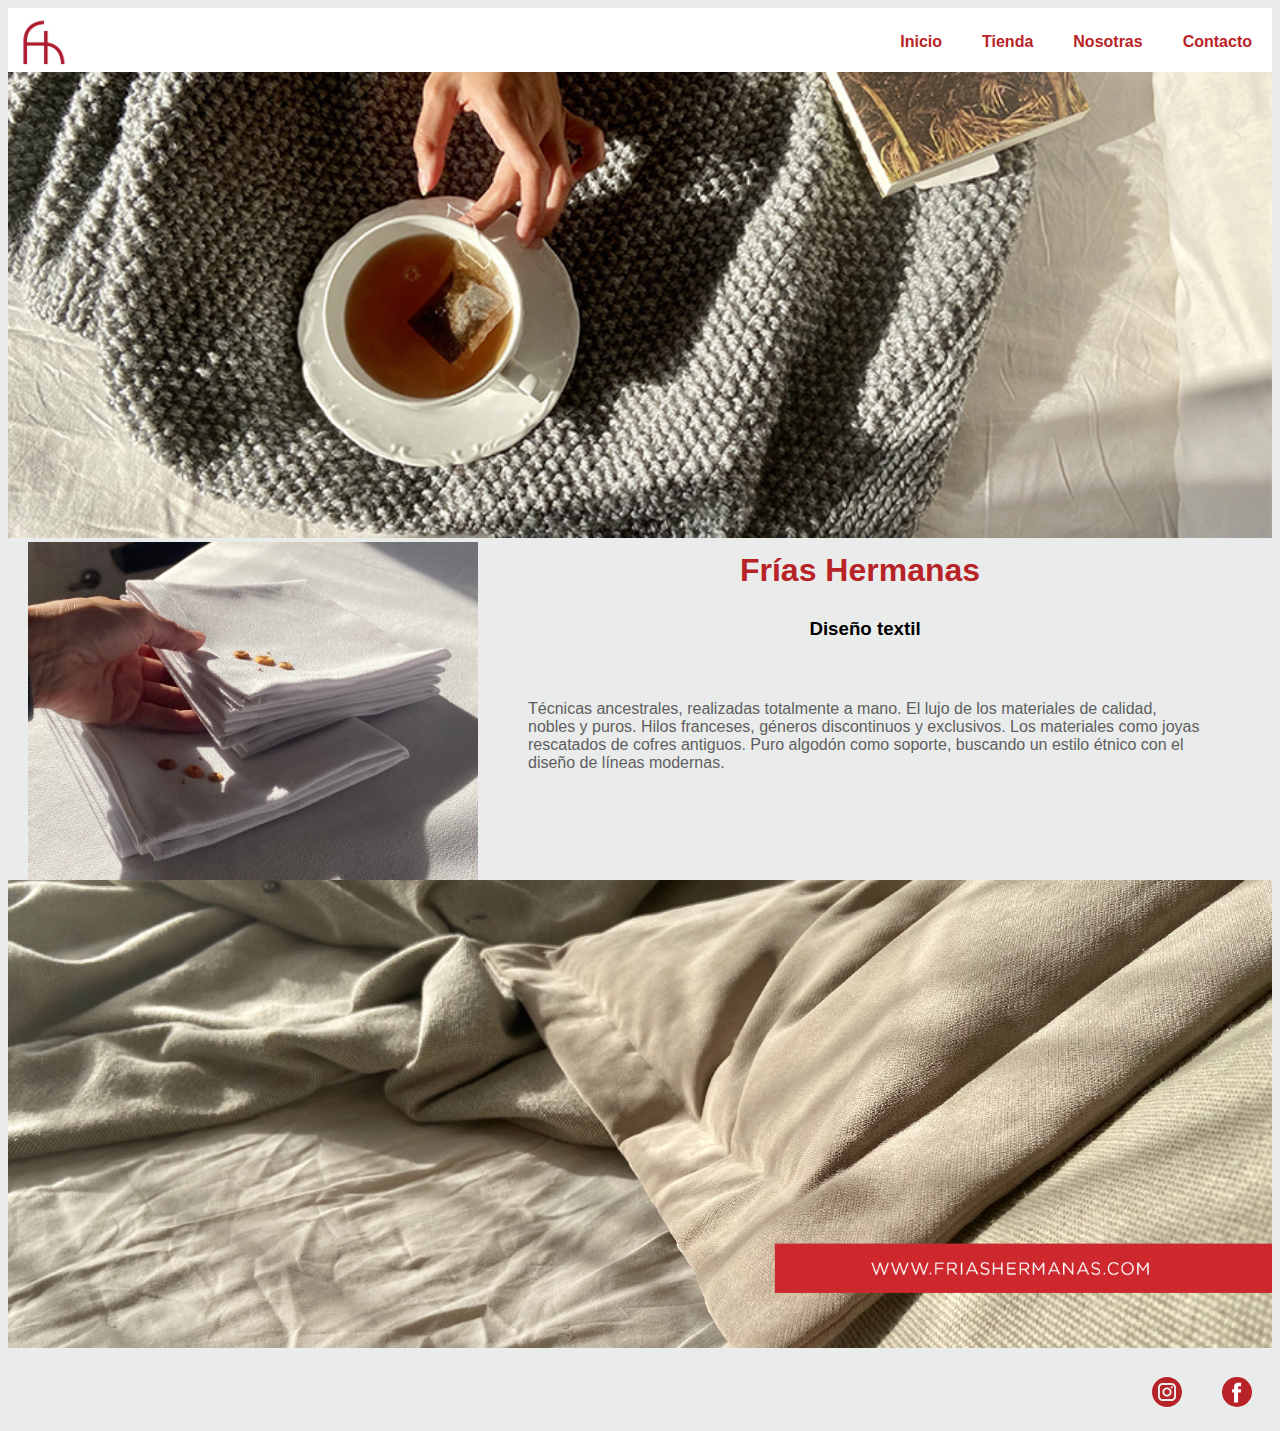
==== index.html @ 0f91aa95 "Primer commit" ====
<!DOCTYPE html>
<html lang="en">
  <head>
    <meta charset="UTF-8" />
    <meta name="viewport" content="width=device-width, initial-scale=1.0" />
    <meta http-equiv="X-UA-Compatible" content="ie=edge" />
    <link rel="stylesheet" type="text/css" href="css/estilos.css" />
    <style>
    .icon{width: 30px; height: 30px;}
    </style>
    <title>Inicio</title>
  </head>
  <body>
    <div id="nav">
      <img src="img/logo.jpg" id="logo" alt="logo-fh" />
      <ul>
        <li><a href="index.html">Inicio</a></li>
        <li><a href="https://friashermanas.mitiendanube.com/">Tienda</a></li>
        <li><a href="nosotras.html">Nosotras</a></li>
        <li><a href="contacto.html">Contacto</a></li>
      </ul>
    </div>
    <img src="img/1img.jpg" id="img1" />
    <div class="principal">
      <img src="img/img4.jpg" id="img2" />
      <h1>Frías Hermanas</h1>
      <h3>Diseño textil</h3>

      <p id="parrafo1">
        Técnicas ancestrales, realizadas totalmente a mano. El lujo de los
        materiales de calidad, nobles y puros. Hilos franceses, géneros
        discontinuos y exclusivos. Los materiales como joyas rescatados de
        cofres antiguos. Puro algodón como soporte, buscando un estilo étnico
        con el diseño de líneas modernas.
      </p>
    </div>
    <img src="img/portadaFh_fb.jpg" id="img1" />
    <div id="footer">
      <ul class="footer">
          <li><img src="img/instagram.svg" class="icon"></li>
          <li><img src="img/facebook.svg" class="icon"></li>
      </ul>
    </div>
  </body>
</html>
---- css/estilos.css ----
body {
  font-family: "Montserrat", sans-serif;
  background-color: #eaecec;
}
ul {
  list-style-type: none;
  margin: 0;
  padding: 0;
  display: inline-flex;
  float: right;
  font-weight: bold;
}
li {
  display: inline;
  padding: 25px 20px 20px 20px;
  align-items: center;
}
a {
  display: inline-block;
  text-decoration: none;
  color: #b82327;
}
a:visited {
  color: #b82327;
}
a:hover {
  color: #5e5e5e;
}
#nav {
  background-color: #ffffff;
}
#logo {
  width: 50px;
  height: 50px;
  display: inline-flex;
  padding: 10px 10px 0px 10px;
}
#footer{
    background-color: #ffffff;
}
.footer{
    float: center;
}
.principal {
  text-align: center;
  padding: 0px 20px 0px 20px;
}
h1{
    text-align: center;
    padding: 10px;
    margin: 0;
    color: #b82327;
}
#img1{
    width: 1264px;
    
}
#img2 {
    width: 450px;
    align-content: flex-start;
    float: left;
}
p{
    color: #5e5e5e;
    text-align: left;

}
#parrafo1{
padding: 0px 50px 0px 500px;
margin-top: 60px;
}
#parrafo2 {
padding: 10px 20px 10px 500px;
}
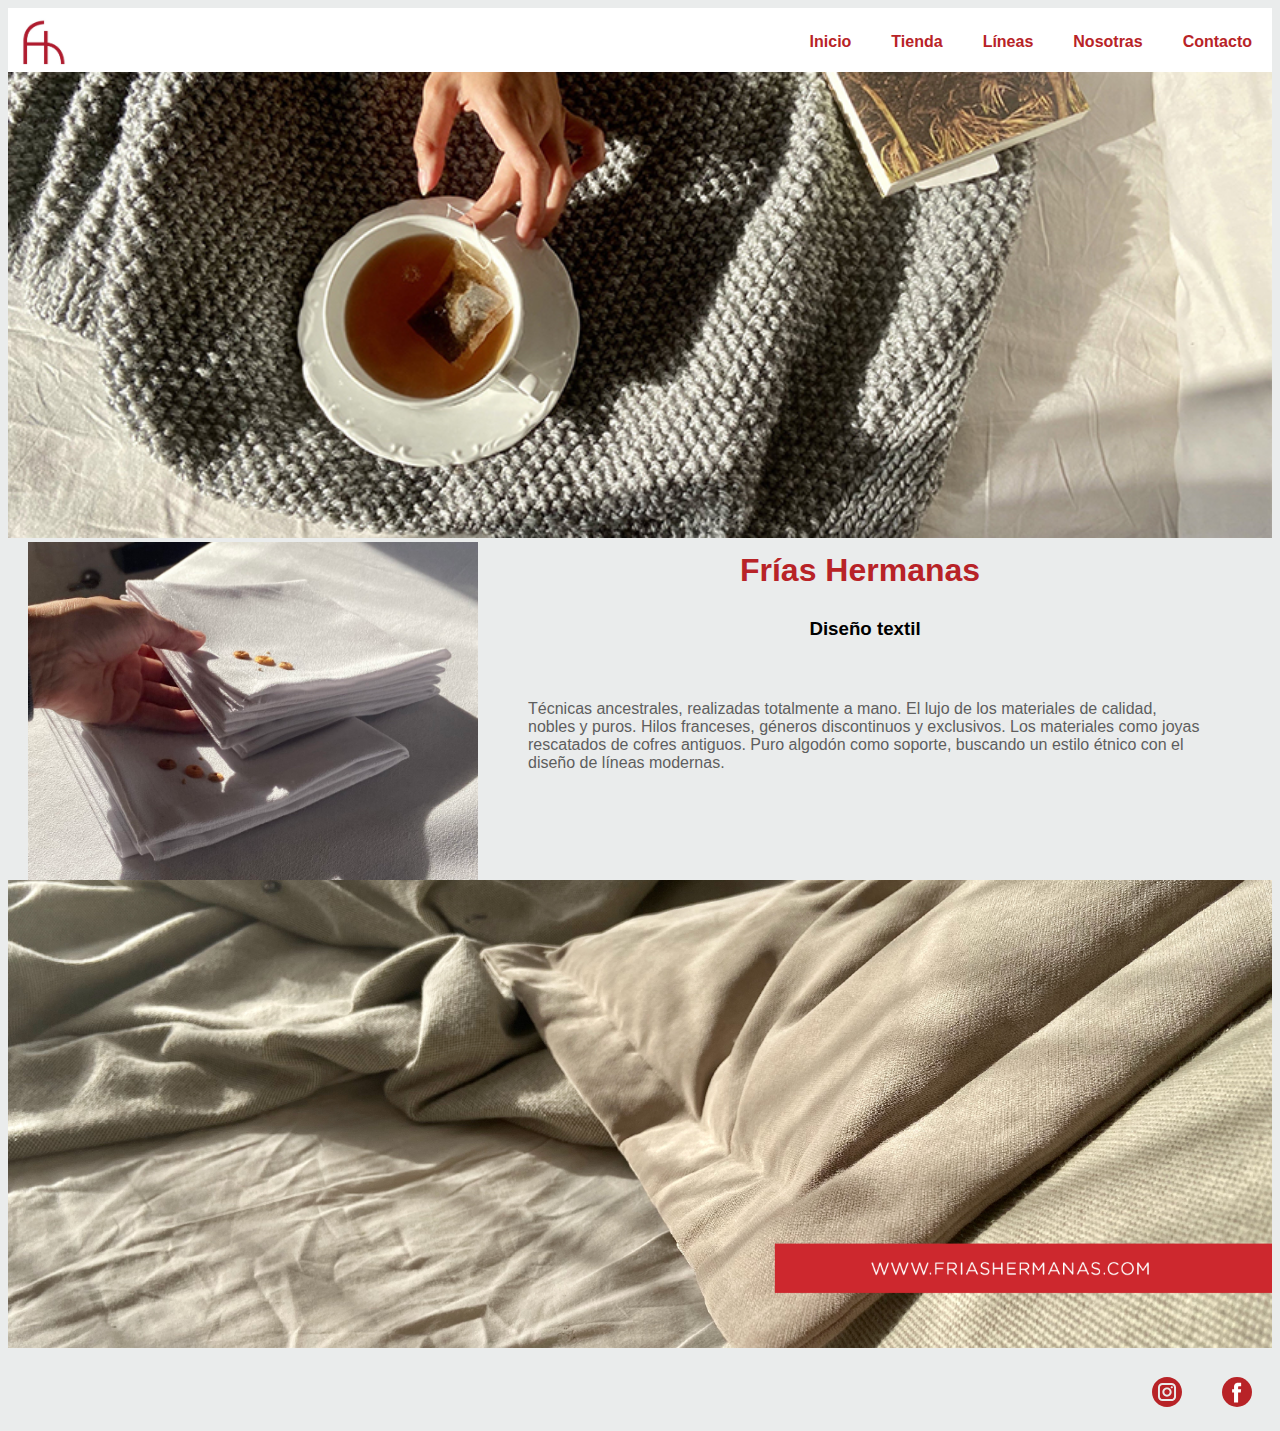
==== commit 645b44c0: "segundo commit" ====
--- a/index.html
+++ b/index.html
@@ -16,6 +16,7 @@
       <ul>
         <li><a href="index.html">Inicio</a></li>
         <li><a href="https://friashermanas.mitiendanube.com/">Tienda</a></li>
+        <li><a href="lineas.html">Líneas</a></li>
         <li><a href="nosotras.html">Nosotras</a></li>
         <li><a href="contacto.html">Contacto</a></li>
       </ul>
--- a/css/estilos.css
+++ b/css/estilos.css
@@ -71,4 +71,61 @@
 }
 #parrafo2 {
 padding: 10px 20px 10px 500px;
+}
+.tabla{
+  text-align: center;
+}
+th, td {
+  padding: 15px;
+  color: #5e5e5e;
+  border-bottom: 1px solid #ddd;
+}
+table {
+  border-spacing: 5px;
+  margin-left: 150px;
+}
+#t01 th {
+  background-color: #b82327 ;
+  color: white;
+}
+
+.contacto{
+ padding: 50px 50px 50px 100px;
+ width: 710px;
+margin-left: 400px;
+}
+.form-group{
+  padding: 10px;
+}
+.contactanos{
+  margin: 0;
+  text-align: left;
+  padding-bottom: 10px;
+}
+input[type=text] {
+  width: 80%;
+  padding: 12px 20px;
+  margin: 8px 0;
+  box-sizing: border-box;
+}
+textarea {
+  width: 80%;
+  padding: 12px 20px;
+  margin: 8px 0;
+  box-sizing: border-box;
+}
+button {
+  background-color:  #b82327;
+  color: white;
+  padding: 12px 20px;
+  border: none;
+  border-radius: 4px;
+  float: right;
+  margin-right: 147px;
+}
+button:hover {
+  background-color: #5e5e5e;;
+}
+small{
+  font-style: italic;
 }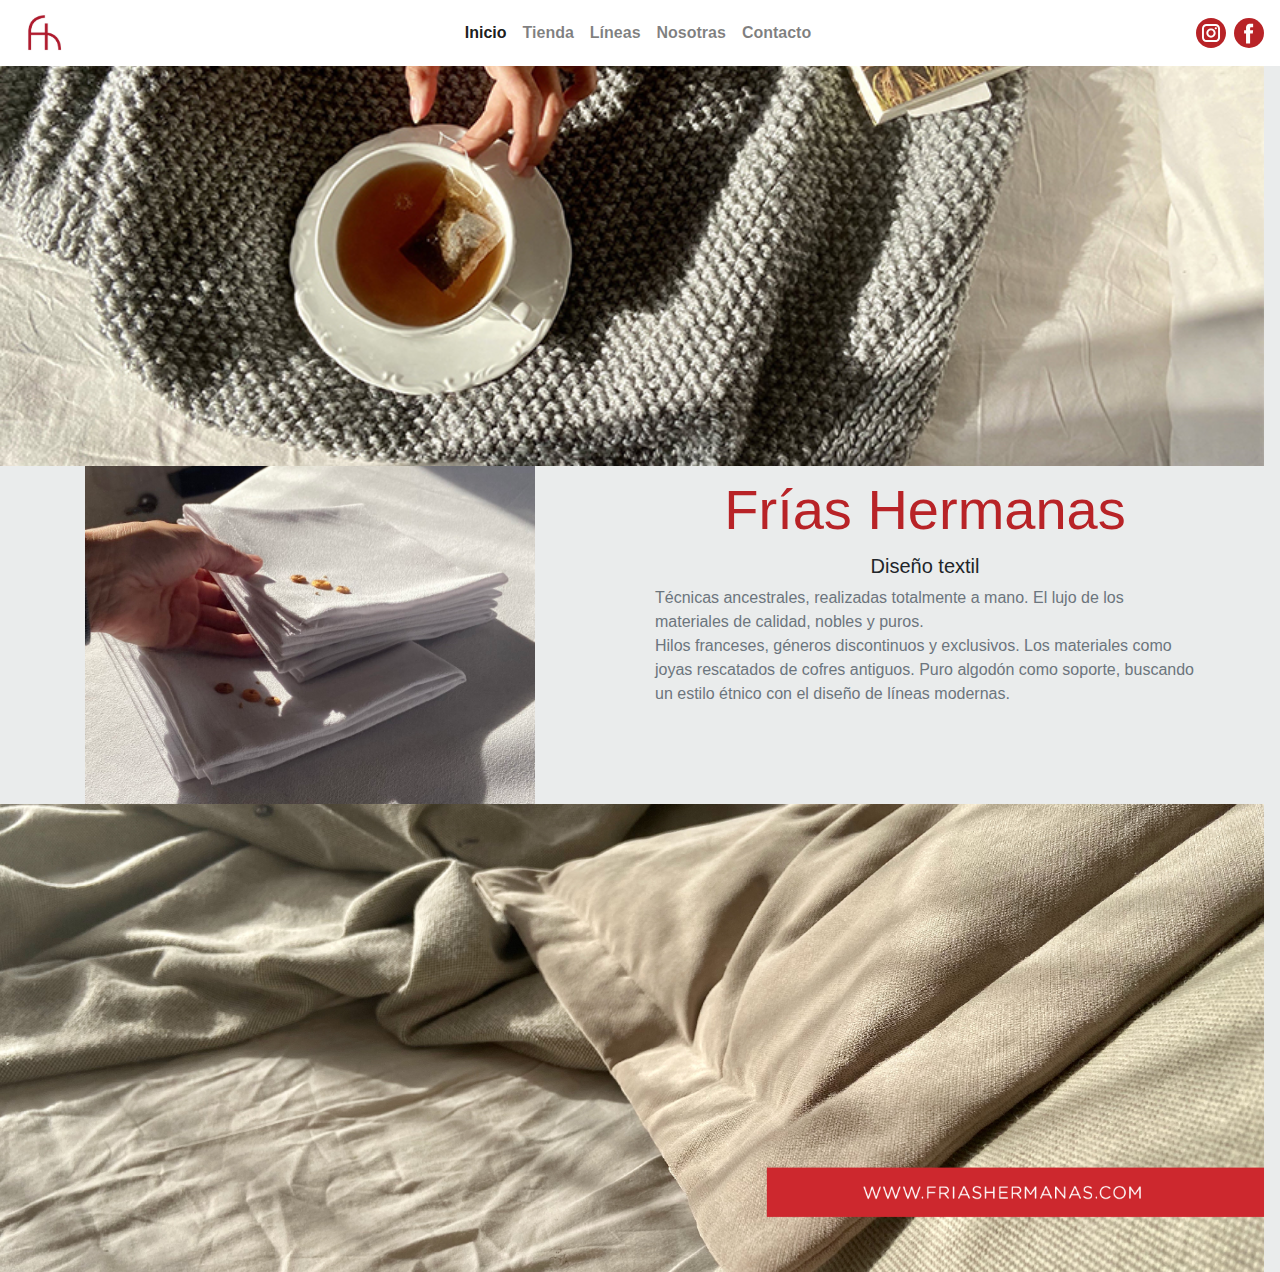
==== commit b712e205: "Actividad02-bootstrap" ====
--- a/index.html
+++ b/index.html
@@ -4,43 +4,72 @@
     <meta charset="UTF-8" />
     <meta name="viewport" content="width=device-width, initial-scale=1.0" />
     <meta http-equiv="X-UA-Compatible" content="ie=edge" />
+    <link rel="stylesheet" href="css/bootstrap.css" />
     <link rel="stylesheet" type="text/css" href="css/estilos.css" />
-    <style>
-    .icon{width: 30px; height: 30px;}
-    </style>
     <title>Inicio</title>
   </head>
   <body>
-    <div id="nav">
-      <img src="img/logo.jpg" id="logo" alt="logo-fh" />
-      <ul>
-        <li><a href="index.html">Inicio</a></li>
-        <li><a href="https://friashermanas.mitiendanube.com/">Tienda</a></li>
-        <li><a href="lineas.html">Líneas</a></li>
-        <li><a href="nosotras.html">Nosotras</a></li>
-        <li><a href="contacto.html">Contacto</a></li>
-      </ul>
+      <div class="conteiner">
+          <nav class="navbar navbar-expand-lg navbar-light navbar-white bg-white fixed-top" >
+            <a class="navbar-brand ml-2">
+                <img src="img/logo.jpg" width="40px" height="40px" alt="logo-fh" />
+            </a>
+              <button class="navbar-toggler navbar-toggler-right" data-target="#menu" data-toggle="collapse" type="button" aria-controls="menu" aria-expanded="false" aria-label="Toggle Navegacion">
+                <span class="navbar-toggler-icon"></span> 
+              </button>
+              <div class="collapse navbar-collapse text-center" id="menu">
+                <ul class="navbar-nav mr-auto ml-auto">
+                   <li class="nav-item active">
+                     <a href="index.html" class="nav-link">Inicio</a>
+                   </li>
+                   <li class="nav-item">
+                      <a href="https://friashermanas.mitiendanube.com/" class="nav-link">Tienda</a>
+                    </li>
+                    <li class="nav-item">
+                        <a href="lineas.html" class="nav-link">Líneas</a>
+                      </li>
+                      <li class="nav-item">
+                          <a href="nosotras.html" class="nav-link">Nosotras</a>
+                        </li>
+                        <li class="nav-item ">
+                            <a href="contacto.html" class="nav-link">Contacto</a>
+                          </li>
+                </ul>
+                <div class="d-flex flex-row justify-content-around">
+                    <ul class="nav">
+                      <li class="nav-item mr-2"><a href="https://www.instagram.com/fhdisenotextil/?hl=es-la"><img src="img/instagram.svg" class="icon" /></a></li>
+                      <li class="nav-item"><a href="https://www.facebook.com/BlanqueriaFH/"><img src="img/facebook.svg" class="icon" /></a></li>
+                    </ul>
+                  </div>
+              </div>
+            </nav>
+          </div>
+    <div class="container-sm-12 ">
+      <img src="img/1img.jpg" class="img-fluid" id="img1" />
     </div>
-    <img src="img/1img.jpg" id="img1" />
-    <div class="principal">
-      <img src="img/img4.jpg" id="img2" />
-      <h1>Frías Hermanas</h1>
-      <h3>Diseño textil</h3>
+    <div class="container ">
+      <div class="row">
+        <div class="col-sm-6 col-xs-12">
+          <img src="img/img4.jpg" class="img-fluid" id="img2" />
+        </div>
+        <div class="col-sm-6 col-xs-12">
+          <h1 class="display-4 text-center">Frías Hermanas</h1>
+          <h5 class="display-5 text-center">Diseño textil</h5>
 
-      <p id="parrafo1">
-        Técnicas ancestrales, realizadas totalmente a mano. El lujo de los
-        materiales de calidad, nobles y puros. Hilos franceses, géneros
-        discontinuos y exclusivos. Los materiales como joyas rescatados de
-        cofres antiguos. Puro algodón como soporte, buscando un estilo étnico
-        con el diseño de líneas modernas.
-      </p>
+          <p class="text-muted">
+            Técnicas ancestrales, realizadas totalmente a mano. El lujo de los
+            materiales de calidad, nobles y puros. <br>Hilos franceses, géneros
+            discontinuos y exclusivos. Los materiales como joyas rescatados de
+            cofres antiguos. Puro algodón como soporte, buscando un estilo
+            étnico con el diseño de líneas modernas.
+          </p>
+        </div>
+      </div>
     </div>
-    <img src="img/portadaFh_fb.jpg" id="img1" />
-    <div id="footer">
-      <ul class="footer">
-          <li><img src="img/instagram.svg" class="icon"></li>
-          <li><img src="img/facebook.svg" class="icon"></li>
-      </ul>
-    </div>
+    <img src="img/portadaFh_fb.jpg" class="img-fluid" id="img1" />
+   
+      <script src="https://code.jquery.com/jquery-3.5.1.slim.min.js" integrity="sha384-DfXdz2htPH0lsSSs5nCTpuj/zy4C+OGpamoFVy38MVBnE+IbbVYUew+OrCXaRkfj" crossorigin="anonymous"></script>
+<script src="https://cdn.jsdelivr.net/npm/popper.js@1.16.1/dist/umd/popper.min.js" integrity="sha384-9/reFTGAW83EW2RDu2S0VKaIzap3H66lZH81PoYlFhbGU+6BZp6G7niu735Sk7lN" crossorigin="anonymous"></script>
+<script src="https://stackpath.bootstrapcdn.com/bootstrap/4.5.2/js/bootstrap.min.js" integrity="sha384-B4gt1jrGC7Jh4AgTPSdUtOBvfO8shuf57BaghqFfPlYxofvL8/KUEfYiJOMMV+rV" crossorigin="anonymous"></script>
   </body>
 </html>
--- a/css/estilos.css
+++ b/css/estilos.css
@@ -3,21 +3,10 @@
   background-color: #eaecec;
 }
 ul {
-  list-style-type: none;
-  margin: 0;
-  padding: 0;
-  display: inline-flex;
-  float: right;
   font-weight: bold;
 }
-li {
-  display: inline;
-  padding: 25px 20px 20px 20px;
-  align-items: center;
-}
+
 a {
-  display: inline-block;
-  text-decoration: none;
   color: #b82327;
 }
 a:visited {
@@ -26,25 +15,7 @@
 a:hover {
   color: #5e5e5e;
 }
-#nav {
-  background-color: #ffffff;
-}
-#logo {
-  width: 50px;
-  height: 50px;
-  display: inline-flex;
-  padding: 10px 10px 0px 10px;
-}
-#footer{
-    background-color: #ffffff;
-}
-.footer{
-    float: center;
-}
-.principal {
-  text-align: center;
-  padding: 0px 20px 0px 20px;
-}
+
 h1{
     text-align: center;
     padding: 10px;
@@ -57,75 +28,46 @@
 }
 #img2 {
     width: 450px;
-    align-content: flex-start;
-    float: left;
+    
 }
 p{
     color: #5e5e5e;
-    text-align: left;
-
-}
-#parrafo1{
-padding: 0px 50px 0px 500px;
-margin-top: 60px;
 }
 #parrafo2 {
 padding: 10px 20px 10px 500px;
 }
-.tabla{
-  text-align: center;
-}
+
 th, td {
   padding: 15px;
   color: #5e5e5e;
   border-bottom: 1px solid #ddd;
 }
-table {
-  border-spacing: 5px;
-  margin-left: 150px;
-}
+
 #t01 th {
   background-color: #b82327 ;
   color: white;
 }
-
-.contacto{
- padding: 50px 50px 50px 100px;
- width: 710px;
-margin-left: 400px;
+.t03{
+  font-weight: normal;
 }
-.form-group{
-  padding: 10px;
+.pad{
+  padding: 15px 15px 15px 0px;
 }
-.contactanos{
-  margin: 0;
-  text-align: left;
-  padding-bottom: 10px;
-}
-input[type=text] {
-  width: 80%;
-  padding: 12px 20px;
-  margin: 8px 0;
-  box-sizing: border-box;
-}
-textarea {
-  width: 80%;
-  padding: 12px 20px;
-  margin: 8px 0;
-  box-sizing: border-box;
-}
-button {
+.btn {
   background-color:  #b82327;
   color: white;
-  padding: 12px 20px;
   border: none;
-  border-radius: 4px;
-  float: right;
-  margin-right: 147px;
+  margin-bottom: 15px;
+  
 }
-button:hover {
-  background-color: #5e5e5e;;
+#btnnav{
+  background-color:#5e5e5e;
 }
-small{
-  font-style: italic;
+.icon {
+  width: 30px;
+  height: 30px;
+}
+#imgContacto {
+  width: 520px;
+
 }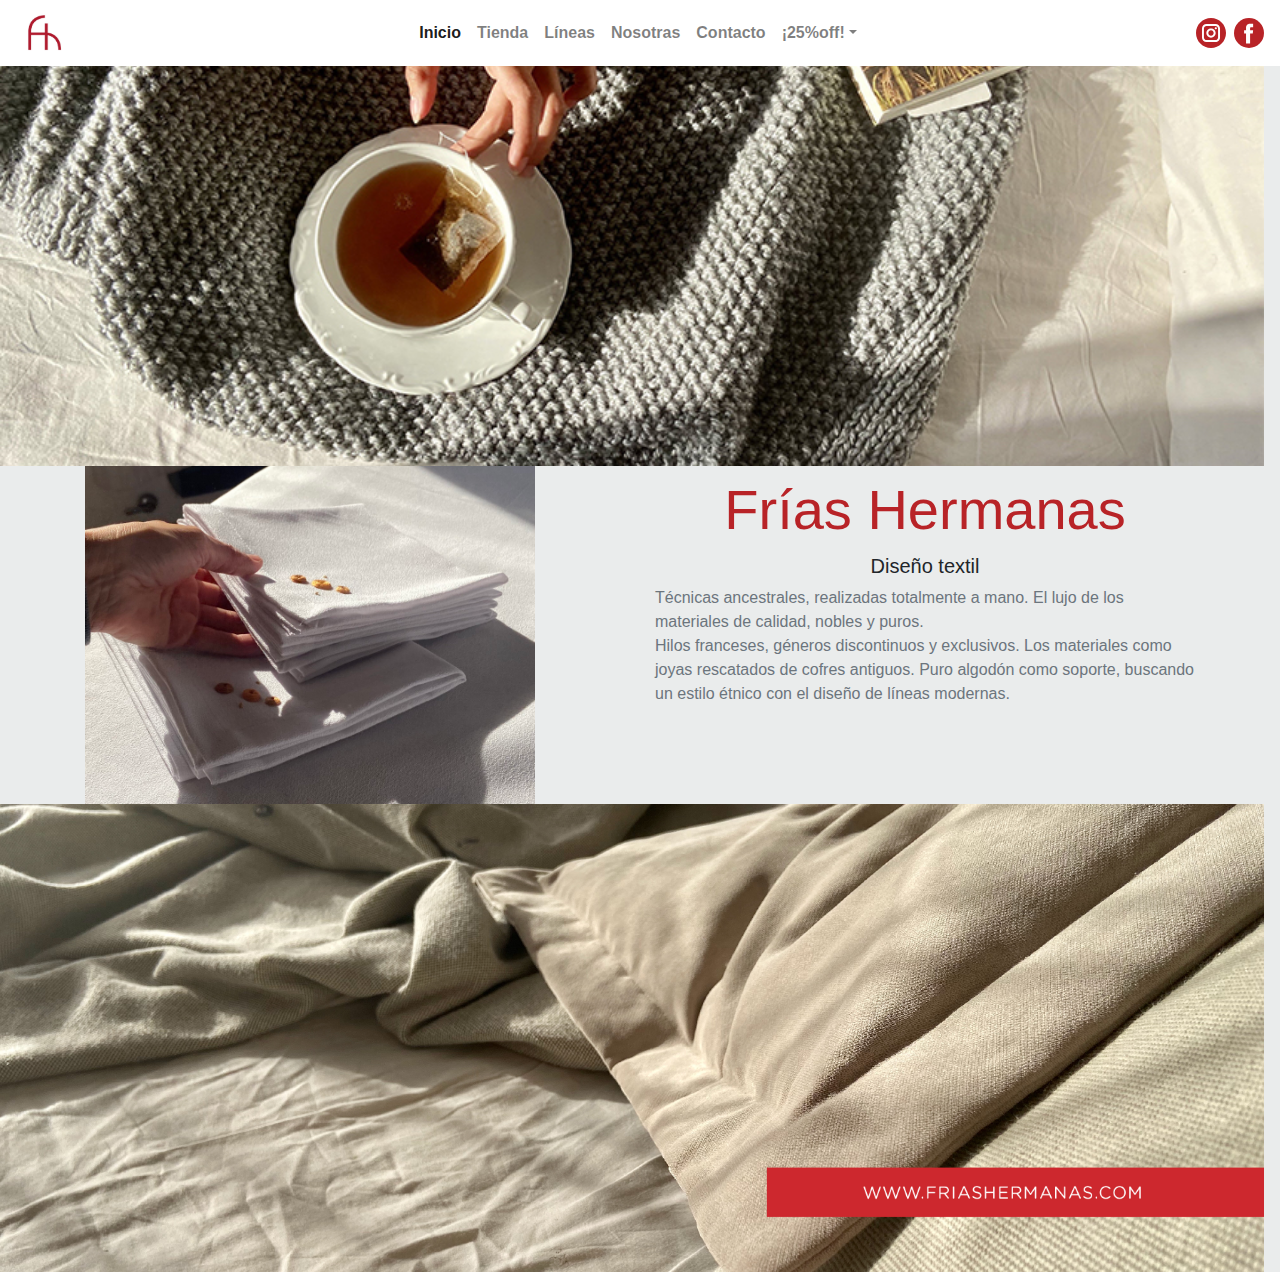
==== commit 995ff608: "Actividad03-js" ====
--- a/index.html
+++ b/index.html
@@ -34,6 +34,12 @@
                         <li class="nav-item ">
                             <a href="contacto.html" class="nav-link">Contacto</a>
                           </li>
+                          <li class="nav-item dropdown">
+                              <a class="nav-link dropdown-toggle" data-toggle="dropdown" data-target="desplegable" href="#">¡25%off!</a>
+                            <div class="dropdown-menu">
+                              <a href="adivinanza.html" class="dropdown-item">Adivinanza</a>
+                            </div>
+                            </li>
                 </ul>
                 <div class="d-flex flex-row justify-content-around">
                     <ul class="nav">
--- a/css/estilos.css
+++ b/css/estilos.css
@@ -70,4 +70,7 @@
 #imgContacto {
   width: 520px;
 
-}+}
+.bg-fh{
+  background-color:  #b82327;
+}
